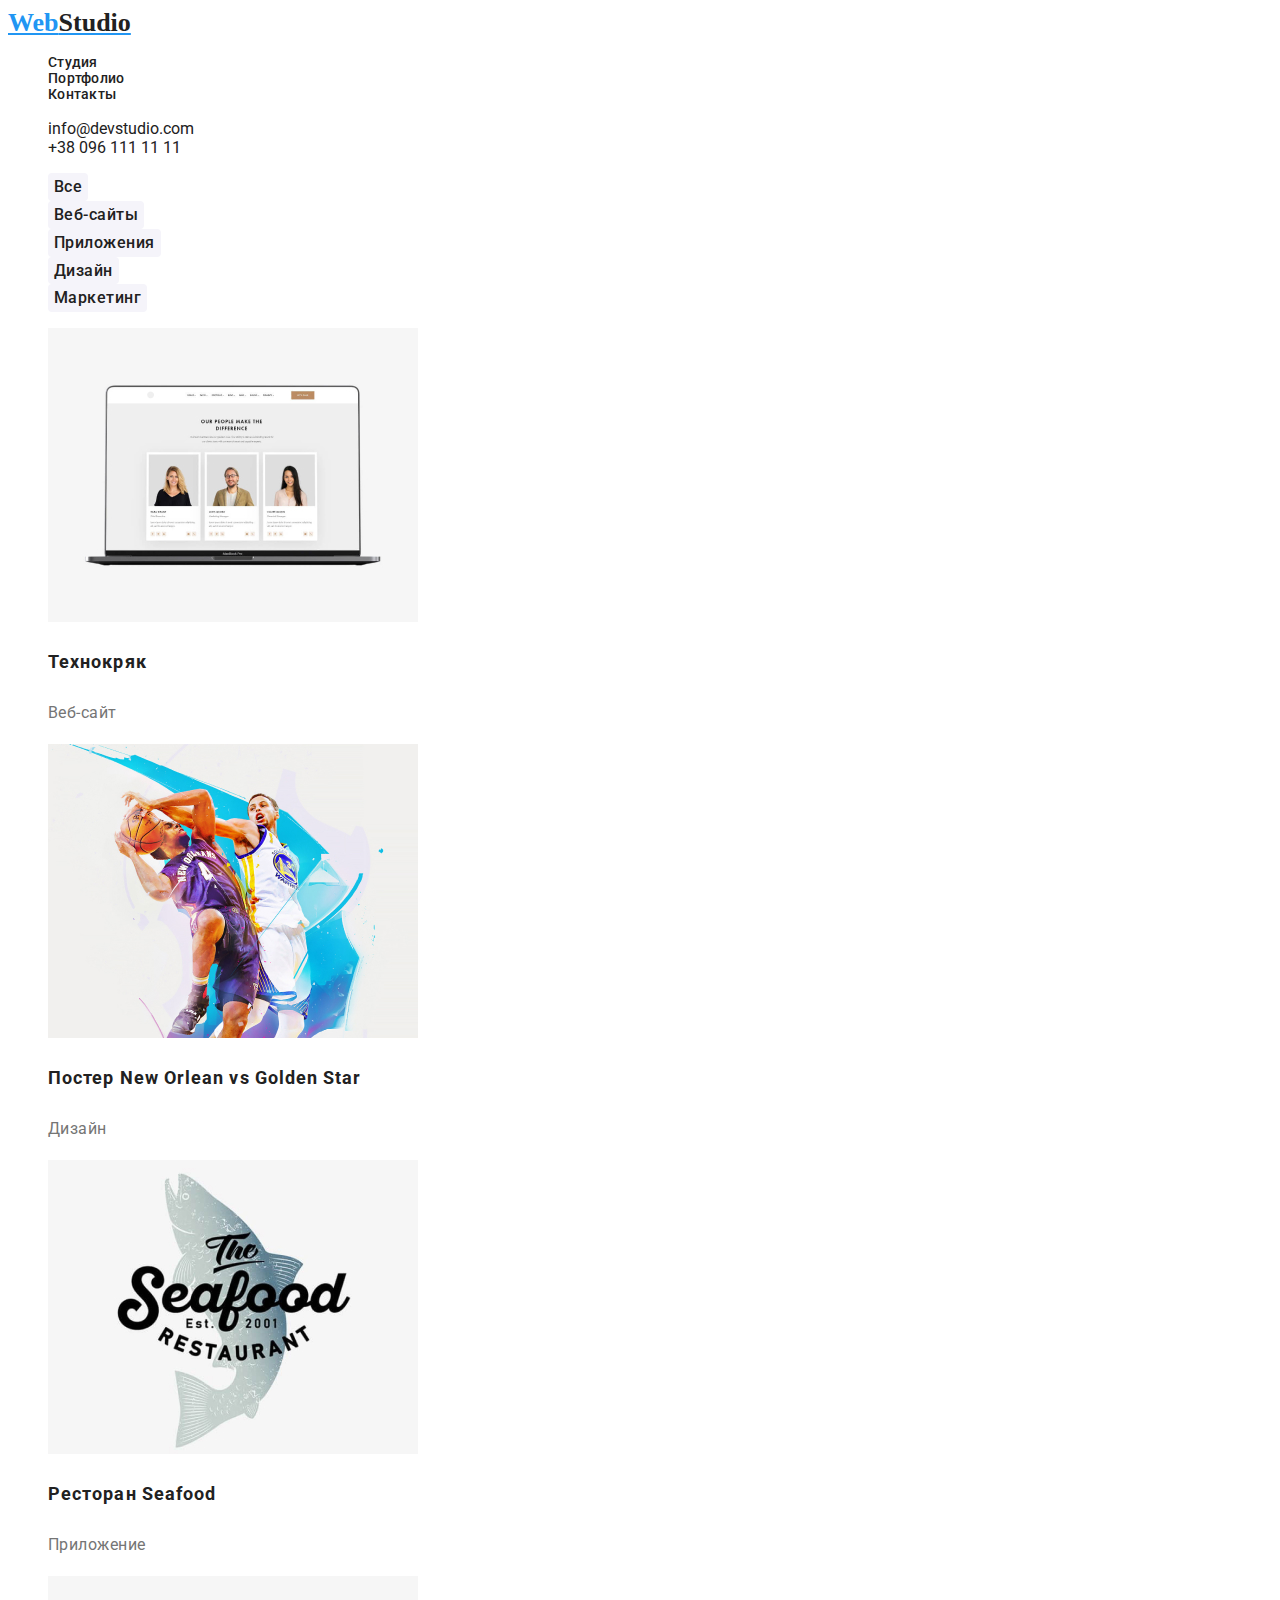
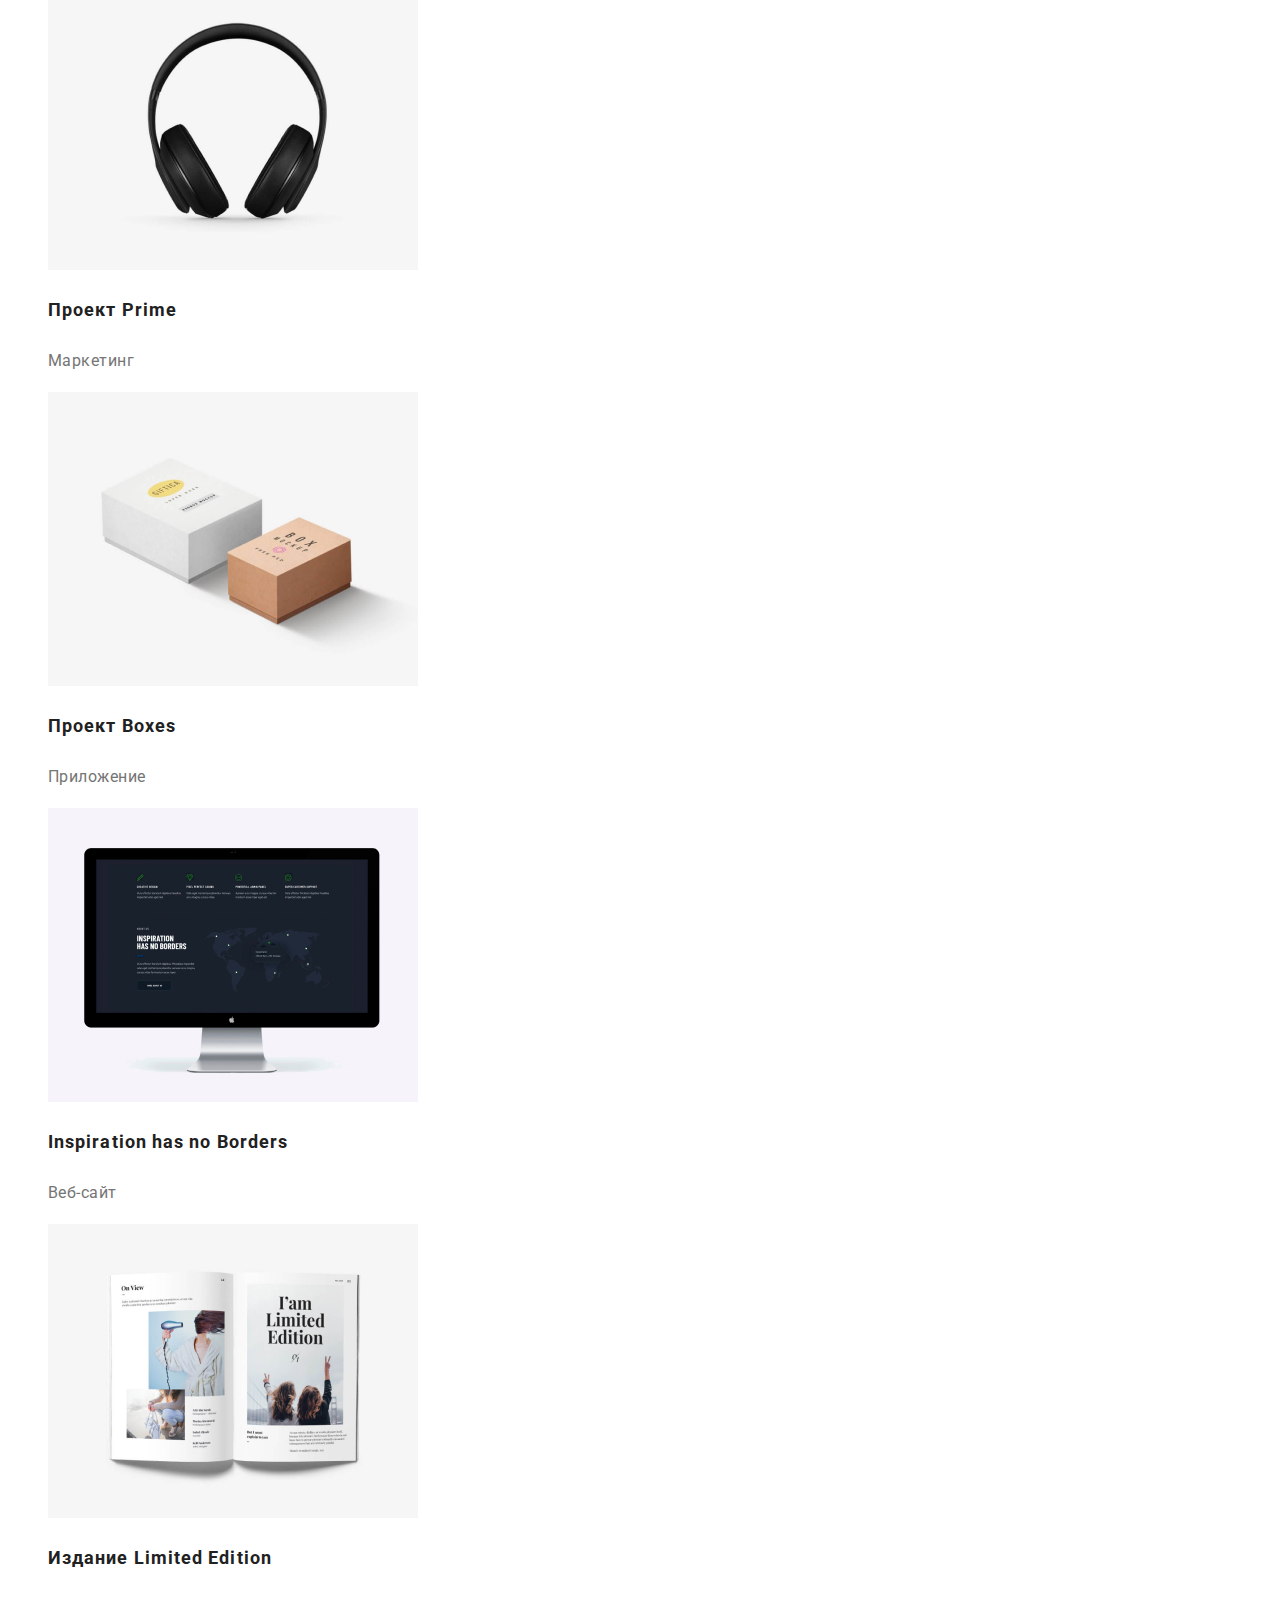
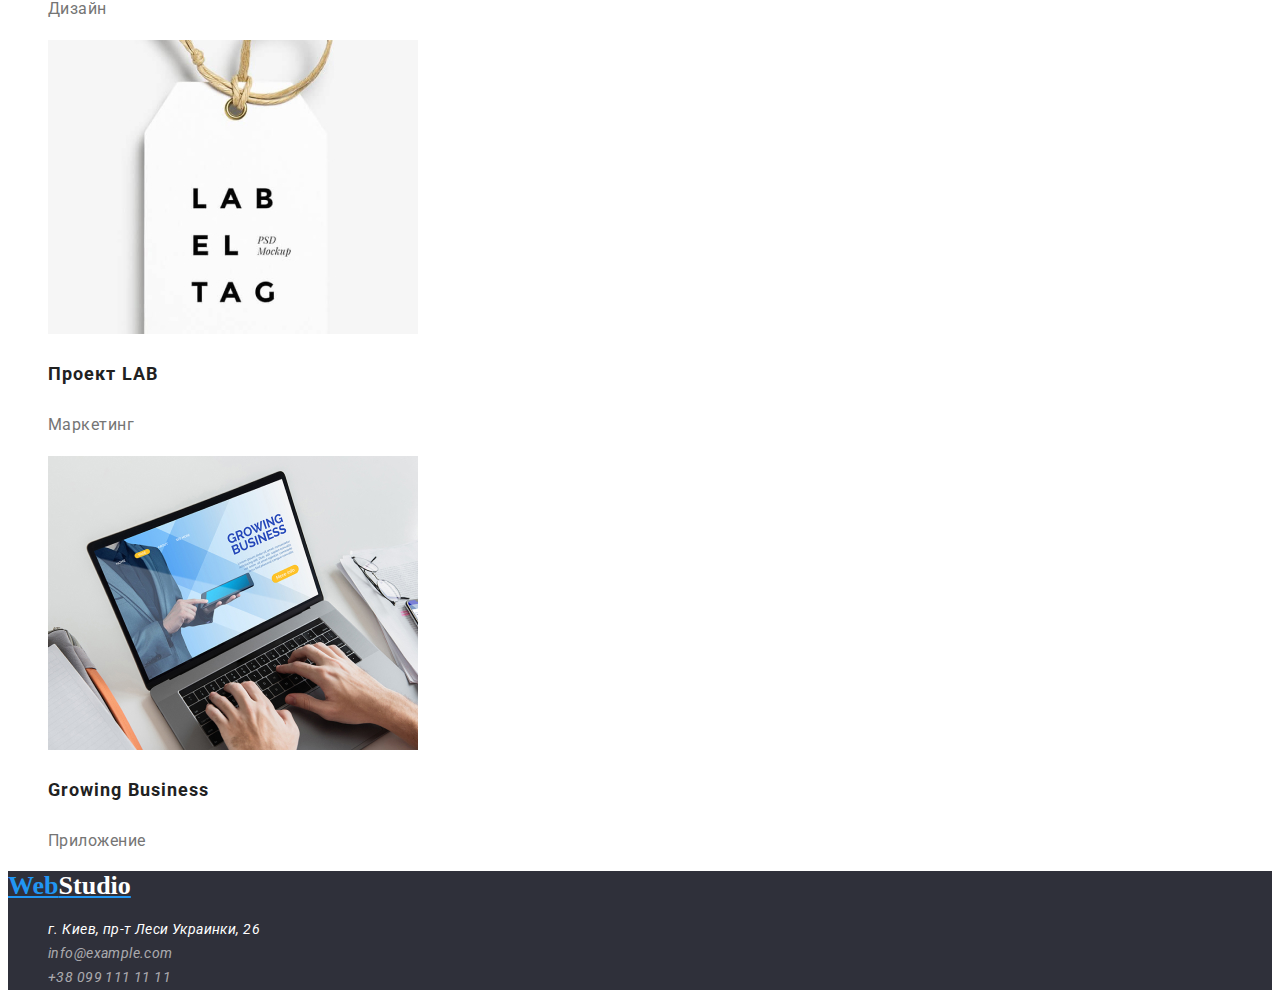
==== portfolio.html @ 9fecd5a8 "copy" ====
<!DOCTYPE html>
<html lang="ru">
  <head>
    <meta charset="UTF-8" />
    <meta http-equiv="X-UA-Compatible" content="IE=edge" />
    <meta name="viewport" content="width=device-width, initial-scale=1.0" />
    <title>Portfolio</title>
    <link rel="preconnect" href="https://fonts.googleapis.com" />
    <link rel="preconnect" href="https://fonts.gstatic.com" crossorigin />
    <link
      href="https://fonts.googleapis.com/css2?family=Montserrat:wght@400;500;700&family=Roboto&display=swap"
      rel="stylesheet"
    />
    <link rel="stylesheet" href="./css/styles.css" />
  </head>

  <body>
    <!--Шапка-->
    <header class="header">
      <nav class="navigation">
        <a class="logo" href="#">Web<span class="logo-element">Studio</span></a>
        <ul class="header-list list">
          <li class="header-item">
            <a class="header-link link" href="./index.html">Студия</a>
          </li>
          <li class="header-item">
            <a class="header-link link" href="./portfolio.html">Портфолио</a>
          </li>
          <li class="header-item">
            <a class="header-link link" href="#">Контакты</a>
          </li>
        </ul>
      </nav>

      <ul class="header-contacts list">
        <li class="header-mail">
          <a class="link" href="mailto:info@devstudio.com"
            >info@devstudio.com</a
          >
        </li>
        <li class="header-tel">
          <a class="link" href="tel:+380961111111">+38 096 111 11 11</a>
        </li>
      </ul>
    </header>

    <main>
      <!--Меню Портфолио-->
      <section class="menu-section">
        <h1 class="visually-hidden">Услуги <span lang="en">WebStudio</span></h1>
        <ul class="menu-list list">
          <li class="menu-item">
            <button type="button" class="menu-button">Все</button>
          </li>
          <li class="menu-item">
            <button type="button" class="menu-button">Веб-сайты</button>
          </li>
          <li class="menu-item">
            <button type="button" class="menu-button">Приложения</button>
          </li>
          <li class="menu-item">
            <button type="button" class="menu-button">Дизайн</button>
          </li>
          <li class="menu-item">
            <button type="button" class="menu-button">Маркетинг</button>
          </li>
        </ul>
      </section>

      <section class="projects-section">
        <h2 class="visually-hidden">Проекты</h2>
        <ul class="projects-list list">
          <li class="projects-item">
            <a class="projects-link link" href="">
              <img
                src="./images/tehnokryak.jpg"
                alt="ноутбук на экране изображен веб сайт"
                width="370"
                height="294"
              />
              <h3 class="projects-subtitle link">Технокряк</h3>
              <p class="projects-text link">Веб-сайт</p>
            </a>
          </li>
          <li>
            <a class="projects-link link" href="">
              <img
                src="./images/golden-star.jpg"
                alt="баскетболисты"
                width="370"
                height="294"
              />
              <h3 class="projects-subtitle link">Постер <span lang="en">New Orlean vs Golden Star</span></h3>
              <p class="projects-text link">Дизайн</p>
            </a>
          </li>
          <li>
            <a class="projects-link link" href="">
              <img
                src="./images/seafood.jpg"
                alt="эмблема ресторана"
                width="370"
                height="294"
              />
              <h3 class="projects-subtitle link">Ресторан <span lang="en">Seafood</span></h3>
              <p class="projects-text link">Приложение</p>
            </a>
          </li>
          <li>
            <a class="projects-link link" href="">
              <img
                src="./images/prime.jpg"
                alt="наушники"
                width="370"
                height="294"
              />
              <h3 class="projects-subtitle link">Проект <span lang="en">Prime</span></h3>
              <p class="projects-text link">Маркетинг</p>
            </a>
          </li>
          <li>
            <a class="projects-link link" href="">
              <img
                src="./images/boxes.jpg"
                alt="коробки"
                width="370"
                height="294"
              />
              <h3 class="projects-subtitle link">Проект <span lang="en">Boxes</span></h3>
              <p class="projects-text link">Приложение</p>
            </a>
          </li>
          <li>
            <a class="projects-link link" href="">
              <img
                src="./images/inspiration.jpg"
                alt="монитор на экране изображен веб сайт "
                width="370"
                height="294"
              />
              <h3 class="projects-subtitle link" lang="en">Inspiration has no Borders</h3>
              <p class="projects-text link">Веб-сайт</p>
            </a>
          </li>
          <li>
            <a class="projects-link link" href="">
              <img
                src="./images/limited-edition.jpg"
                alt="журнал"
                width="370"
                height="294"
              />
              <h3 class="projects-subtitle link">Издание <span lang="en">Limited Edition</span></h3>
              <p class="projects-text link">Дизайн</p>
            </a>
          </li>
          <li>
            <a class="projects-link link" href="">
              <img
                src="./images/lab.jpg"
                alt=" бумажный ярлык с эмблемой "
                width="370"
                height="294"
              />
              <h3 class="projects-subtitle link">Проект <span lang="en">LAB</span></h3>
              <p class="projects-text link">Маркетинг</p>
            </a>
          </li>
          <li>
            <a class="projects-link link" href="">
              <img
                src="./images/growing.jpg"
                alt="ноутбук на экране изображено приложение"
                width="370"
                height="294"
              />
              <h3 class="projects-subtitle link" lang="en">Growing Business</h3>
              <p class="projects-text link">Приложение</p>
            </a>
          </li>
        </ul>
      </section>
    </main>

    <!-- Подвал -->

    <footer class="footer-section">
      <a href="#" class="footer-logo"
        >Web<span class="logo-element-footer">Studio</span></a
      >
      <address class="address">
        <ul class="address-list list">
          <li class="address-item">
            <a
              class="address-iink link"
              href="https://www.google.com/maps/place/%D0%B1%D1%83%D0%BB.+%D0%9B%D0%B5%D1%81%D0%B8+%D0%A3%D0%BA%D1%80%D0%B0%D0%B8%D0%BD%D0%BA%D0%B8,+26,+%D0%9A%D0%B8%D0%B5%D0%B2,+02000/@50.4265807,30.5361971,17z/data=!4m13!1m7!3m6!1s0x40d4cf0e033ecbe9:0x57a4dffefec77da0!2z0LHRg9C7LiDQm9C10YHQuCDQo9C60YDQsNC40L3QutC4LCAyNiwg0JrQuNC10LIsIDAyMDAw!3b1!8m2!3d50.4265807!4d30.5383858!3m4!1s0x40d4cf0e033ecbe9:0x57a4dffefec77da0!8m2!3d50.4265807!4d30.5383858"
              target="_blank"
              rel="nofollow"
              >г. Киев, пр-т Леси Украинки, 26</a
            >
          </li>
          <li class="address-item">
            <a class="address-mail link" href="mailto:info@example.com"
              >info@example.com</a
            >
          </li>
          <li class="address-item">
            <a class="address-tel link" href="tel:+380991111111"
              >+38 099 111 11 11</a
            >
          </li>
        </ul>
      </address>
    </footer>
  </body>
</html>
---- css/styles.css ----
:root {
  --hero-title-color: #ffffff;
  --second-title-color: #212121;
  --subtitle-color: #212121;
  --text-color: #757575;
  --buttons-color: #212121;
  --second-buttons-color: #ffffff;
}

body {
  font-family: "Roboto", sans-serif;
  color: #212121;
}

.list {
  list-style: none;
}
.link {
  text-decoration: none;
  color: #212121;
}
.link:hover,
.link:focus {
  color: #2196f3;
}
.visually-hidden {
  position: absolute;
  white-space: nowrap;
  width: 1px;
  height: 1px;
  overflow: hidden;
  border: 0;
  padding: 0;
  clip: rect(0 0 0 0);
  clip-path: inset(50%);
  margin: -1px;
}
/* .........HEADER........ */
.header {
  background: #ffffff;
}

.logo,
.footer-logo {
  color: #2196f3;
  font-family: Raleway;
  font-weight: 700;
  font-size: 26px;
  line-height: 1.19;
}
.logo-element {
  color: #212121;
}

.header-item {
  font-weight: 500;
  font-size: 14px;
  line-height: 1.14;
  letter-spacing: 0.02em;
  color: #212121;
}

.header-tel,
.header-mail {
  color: #757575;
}
/* .........HERO.......... */
.hero {
  background: #2f303a;
  text-align: center;
}

.hero-title {
  color: var(--hero-title-color);
  font-weight: 900;
  font-size: 44px;
  line-height: 1.36;
  letter-spacing: 0.06em;
  text-transform: uppercase;
}
.hero-button:hover {
  background: #188ce8;
}
.hero-button {
  font-family: inherit;
  font-weight: 700;
  font-size: 16px;
  line-height: 1.87;
  align-items: center;
  letter-spacing: 0.06em;
  cursor: pointer;
  border: none;
  padding: 10px 32px;
  background-color: #2196f3;
  color: var(--second-buttons-color);
}
/* ...........ABOUT.......... */
.about-section {
  background: #ffffff;
}

.about-subtitle {
  font-weight: 700;
  font-size: 14px;
  line-height: 1.14;
  letter-spacing: 0.03em;
  text-transform: uppercase;
  color: var(--subtitle-color);
}
.about-text {
  font-size: 14px;
  line-height: 1.71;
  letter-spacing: 0.03em;
  color: var(--text-color);
}
.about-title {
  font-weight: 700;
  font-size: 36px;
  line-height: 1.17;
  text-align: center;
  letter-spacing: 0.03em;
  color: var(--second-title-color);
}
/* ...........COMMAND.......... */
.command-section {
  background: #f5f4fa;
}
.command-title {
  font-weight: 700;
  font-size: 36px;
  line-height: 1.17;
  text-align: center;
  letter-spacing: 0.03em;
  color: var(--second-title-color);
}
.command-subtitle {
  font-weight: 500;
  font-size: 16px;
  line-height: 1.19;
  text-align: center;
  letter-spacing: 0.03em;
  color: var(--subtitle-color);
}
.command-text {
  font-size: 16px;
  line-height: 1.19;
  text-align: center;
  letter-spacing: 0.03em;
  color: var(--text-color);
}

/* ...........FOOTER.......... */
.footer-section {
  background: #2f303a;
}
.logo-element-footer {
  color: #ffffff;
}
.address-iink,
.address-mail,
.address-tel {
  font-size: 14px;
  line-height: 1.71;
  letter-spacing: 0.03em;
}
.address-iink {
  color: #ffffff;
}
.address-mail,
.address-tel {
  color: rgba(255, 255, 255, 0.6);
}
/* ...........PORTFOLIO MAIN........ */

/* ...........MENU........ */
.menu-section {
  color: #e5e5e5;
}
.menu-button:focus,
.menu-button:hover {
  background: #2196f3;
  color: #ffffff;
  box-shadow: 0px 3px 1px rgba(0, 0, 0, 0.1), 0px 1px 2px rgba(0, 0, 0, 0.08),
    0px 2px 2px rgba(0, 0, 0, 0.12);
  border-radius: 4px;
}
.menu-button {
  font-family: inherit;
  font-weight: 500;
  font-size: 16px;
  line-height: 1.62;
  text-align: center;
  letter-spacing: 0.03em;
  background: #f5f4fa;
  color: var(--buttons-color);
  border: none;
  border-radius: 4px;
  cursor: pointer;
}
.projects-subtitle {
  font-weight: 700;
  font-size: 18px;
  line-height: 2;
  letter-spacing: 0.06em;
  color: var(--subtitle-color);
}
.projects-text {
  font-size: 16px;
  line-height: 1.87;
  letter-spacing: 0.03em;
  color: var(--text-color);
}
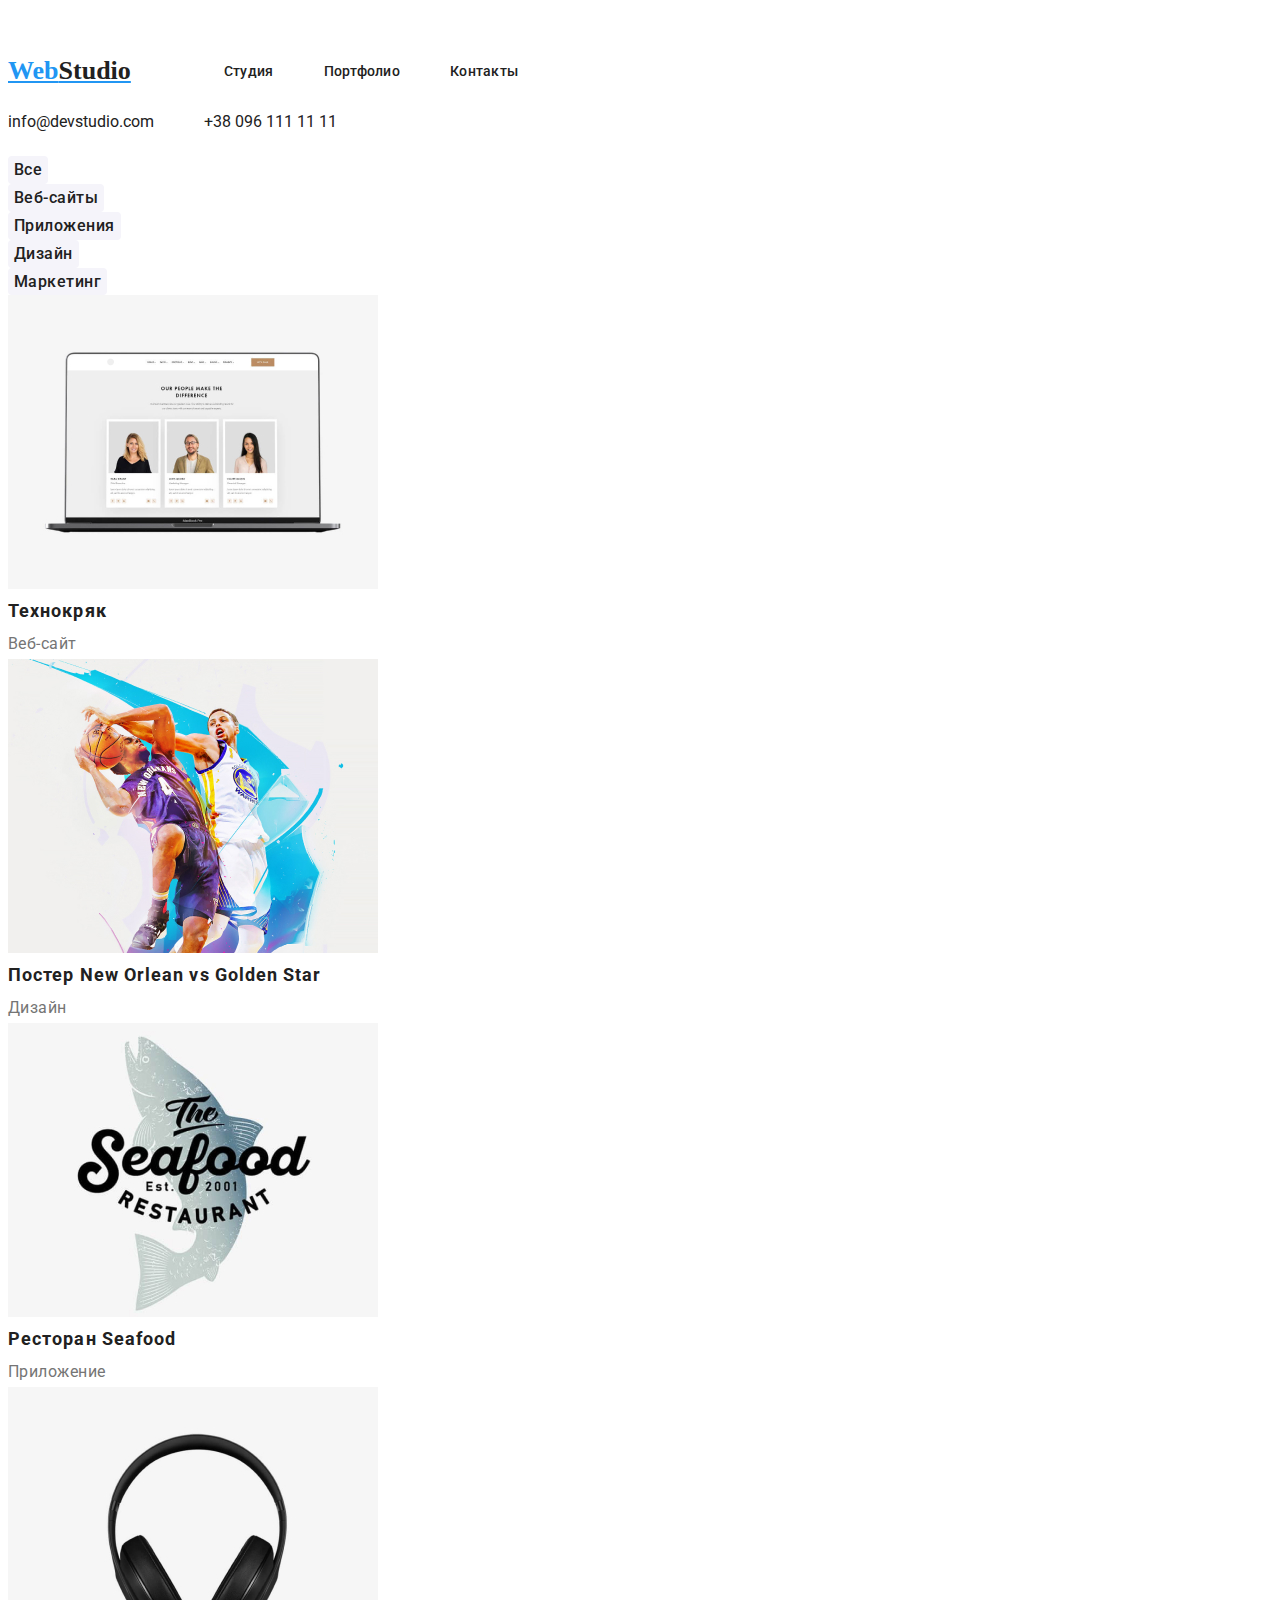
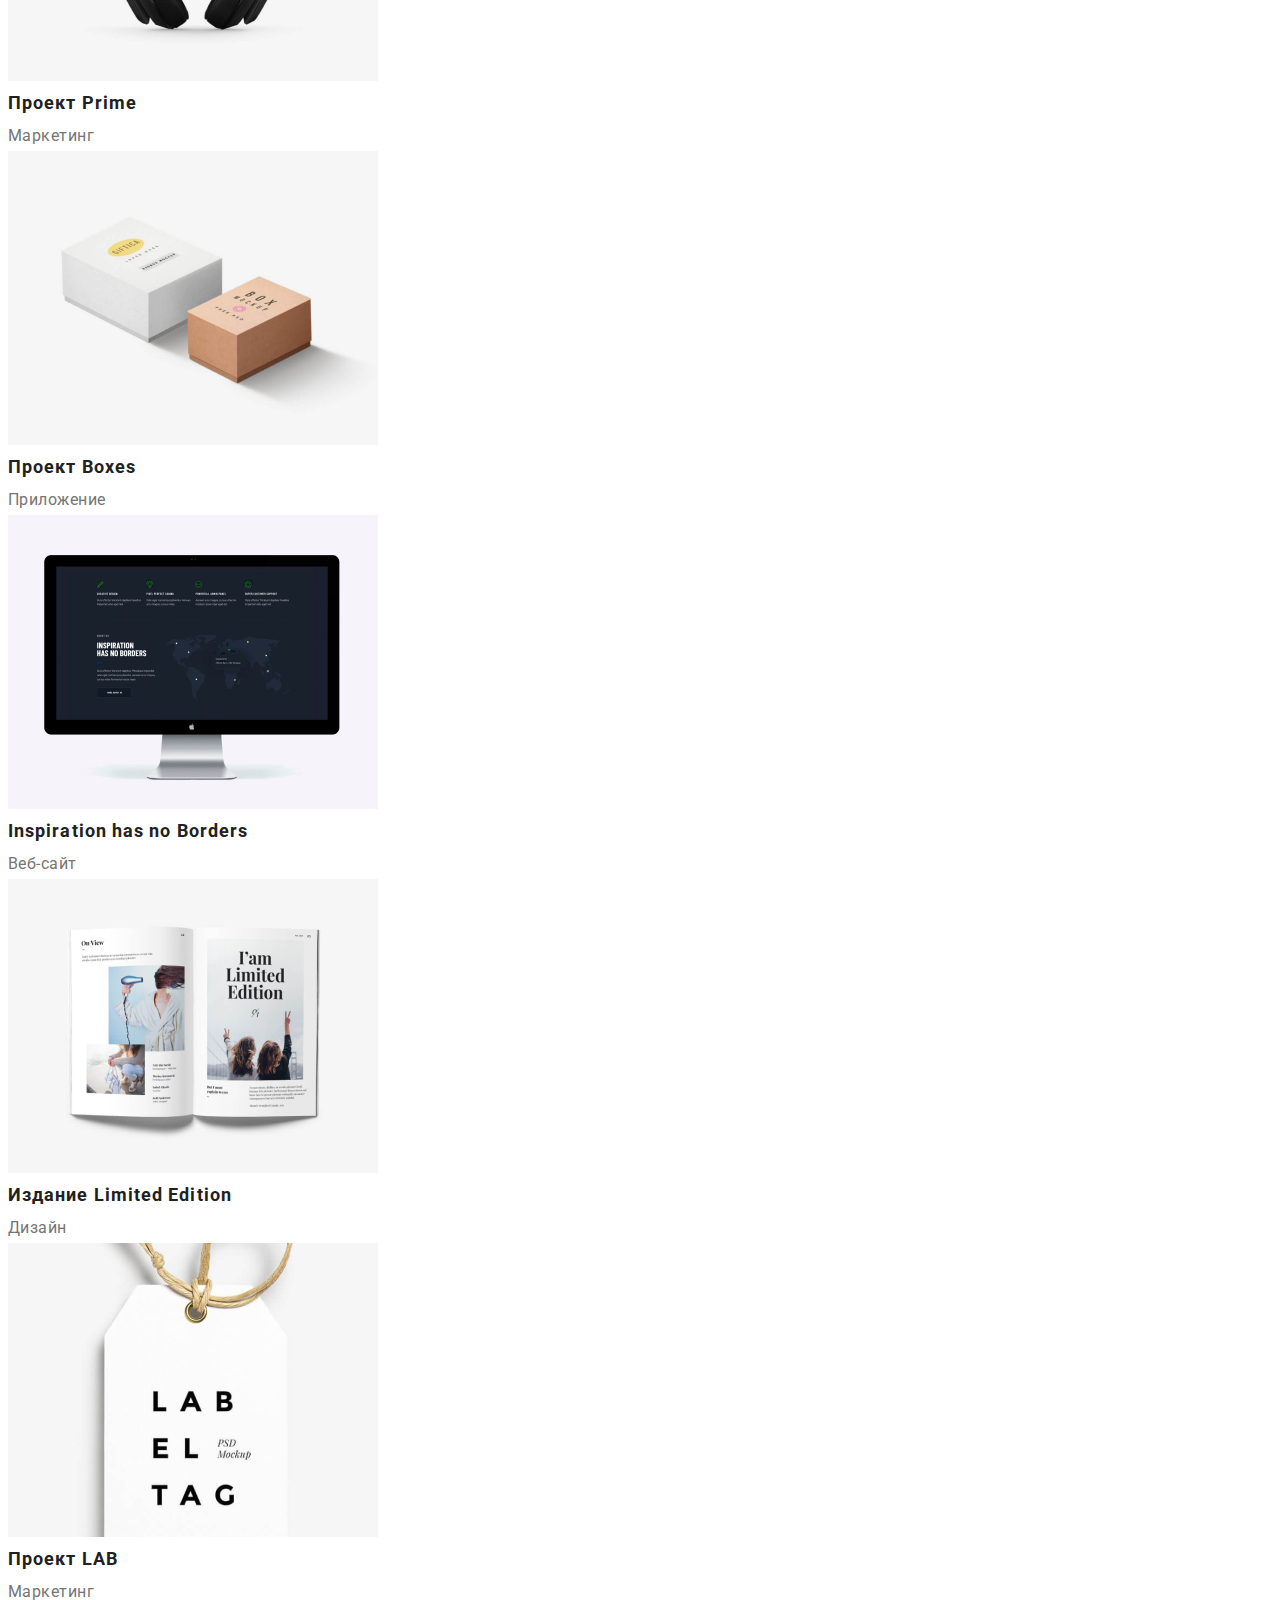
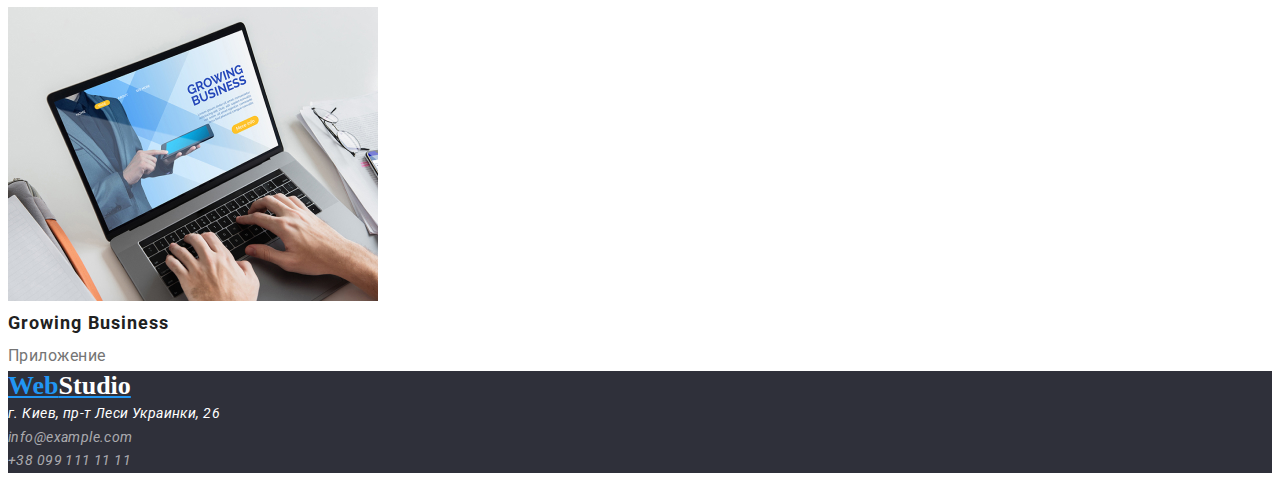
==== commit 448dfe65: "13/11" ====
--- a/portfolio.html
+++ b/portfolio.html
@@ -11,6 +11,11 @@
       href="https://fonts.googleapis.com/css2?family=Montserrat:wght@400;500;700&family=Roboto&display=swap"
       rel="stylesheet"
     />
+    <link rel="stylesheet" href="https://minhaskamal.github.io/DownGit/#/home?url=https://github.com/sindresorhus/modern-normalize/blob/main/modern-normalize.css">
+
+    <link rel="stylesheet" href="https://cdnjs.cloudflare.com/ajax/libs/modern-normalize/1.1.0/modern-normalize.min.css"
+      integrity="sha512-wpPYUAdjBVSE4KJnH1VR1HeZfpl1ub8YT/NKx4PuQ5NmX2tKuGu6U/JRp5y+Y8XG2tV+wKQpNHVUX03MfMFn9Q=="
+      crossorigin="anonymous" referrerpolicy="no-referrer" />
     <link rel="stylesheet" href="./css/styles.css" />
   </head>
 
@@ -90,7 +95,9 @@
                 width="370"
                 height="294"
               />
-              <h3 class="projects-subtitle link">Постер <span lang="en">New Orlean vs Golden Star</span></h3>
+              <h3 class="projects-subtitle link">
+                Постер <span lang="en">New Orlean vs Golden Star</span>
+              </h3>
               <p class="projects-text link">Дизайн</p>
             </a>
           </li>
@@ -102,7 +109,9 @@
                 width="370"
                 height="294"
               />
-              <h3 class="projects-subtitle link">Ресторан <span lang="en">Seafood</span></h3>
+              <h3 class="projects-subtitle link">
+                Ресторан <span lang="en">Seafood</span>
+              </h3>
               <p class="projects-text link">Приложение</p>
             </a>
           </li>
@@ -114,7 +123,9 @@
                 width="370"
                 height="294"
               />
-              <h3 class="projects-subtitle link">Проект <span lang="en">Prime</span></h3>
+              <h3 class="projects-subtitle link">
+                Проект <span lang="en">Prime</span>
+              </h3>
               <p class="projects-text link">Маркетинг</p>
             </a>
           </li>
@@ -126,7 +137,9 @@
                 width="370"
                 height="294"
               />
-              <h3 class="projects-subtitle link">Проект <span lang="en">Boxes</span></h3>
+              <h3 class="projects-subtitle link">
+                Проект <span lang="en">Boxes</span>
+              </h3>
               <p class="projects-text link">Приложение</p>
             </a>
           </li>
@@ -138,7 +151,9 @@
                 width="370"
                 height="294"
               />
-              <h3 class="projects-subtitle link" lang="en">Inspiration has no Borders</h3>
+              <h3 class="projects-subtitle link" lang="en">
+                Inspiration has no Borders
+              </h3>
               <p class="projects-text link">Веб-сайт</p>
             </a>
           </li>
@@ -150,7 +165,9 @@
                 width="370"
                 height="294"
               />
-              <h3 class="projects-subtitle link">Издание <span lang="en">Limited Edition</span></h3>
+              <h3 class="projects-subtitle link">
+                Издание <span lang="en">Limited Edition</span>
+              </h3>
               <p class="projects-text link">Дизайн</p>
             </a>
           </li>
@@ -162,7 +179,9 @@
                 width="370"
                 height="294"
               />
-              <h3 class="projects-subtitle link">Проект <span lang="en">LAB</span></h3>
+              <h3 class="projects-subtitle link">
+                Проект <span lang="en">LAB</span>
+              </h3>
               <p class="projects-text link">Маркетинг</p>
             </a>
           </li>
--- a/css/styles.css
+++ b/css/styles.css
@@ -6,10 +6,29 @@
   --buttons-color: #212121;
   --second-buttons-color: #ffffff;
 }
-
 body {
   font-family: "Roboto", sans-serif;
   color: #212121;
+}
+.container {
+  width: 1170px;
+  padding-left: 15px;
+  padding-right: 15px;
+  margin: 0 auto;
+}
+
+p,
+h1,
+h2,
+h3,
+h4,
+h5,
+h6 {
+  margin: 0;
+}
+ul {
+  margin: 0;
+  padding: 0;
 }
 
 .list {
@@ -38,6 +57,21 @@
 /* .........HEADER........ */
 .header {
   background: #ffffff;
+  padding-top: 24px;
+  padding-bottom: 25px;
+}
+
+.header-container {
+  display: flex;
+  align-items: center;
+  justify-content: space-between;
+}
+
+.navigation,
+.header-list,
+.header-contacts {
+  display: flex;
+  align-items: center;
 }
 
 .logo,
@@ -48,6 +82,11 @@
   font-size: 26px;
   line-height: 1.19;
 }
+.logo {
+  margin-right: 93px;
+  margin-top: 24px;
+  margin-bottom: 25px;
+}
 .logo-element {
   color: #212121;
 }
@@ -58,18 +97,37 @@
   line-height: 1.14;
   letter-spacing: 0.02em;
   color: #212121;
+}
+.header-item,
+.header-mail {
+  margin-right: 50px;
+}
+.header-item:last-child {
+  margin-right: 0px;
 }
 
 .header-tel,
 .header-mail {
   color: #757575;
 }
+.section {
+  padding-bottom: 94px;
+  padding-top: 94px;
+}
+
 /* .........HERO.......... */
 .hero {
   background: #2f303a;
-  text-align: center;
-}
-
+   padding-top: 215px;
+   padding-bottom: 215px;
+   text-align: center;
+  }
+  .container-hero {
+    
+    display: flex;
+    flex-direction: column;
+    align-items: center;
+  }
 .hero-title {
   color: var(--hero-title-color);
   font-weight: 900;
@@ -77,7 +135,10 @@
   line-height: 1.36;
   letter-spacing: 0.06em;
   text-transform: uppercase;
-}
+  width: 696px;
+  text-align: center;
+  margin-bottom: 30px;
+  }
 .hero-button:hover {
   background: #188ce8;
 }
@@ -97,6 +158,12 @@
 /* ...........ABOUT.......... */
 .about-section {
   background: #ffffff;
+
+}
+.about-list {
+  display: flex;
+  margin-bottom: 94px;
+
 }
 
 .about-subtitle {
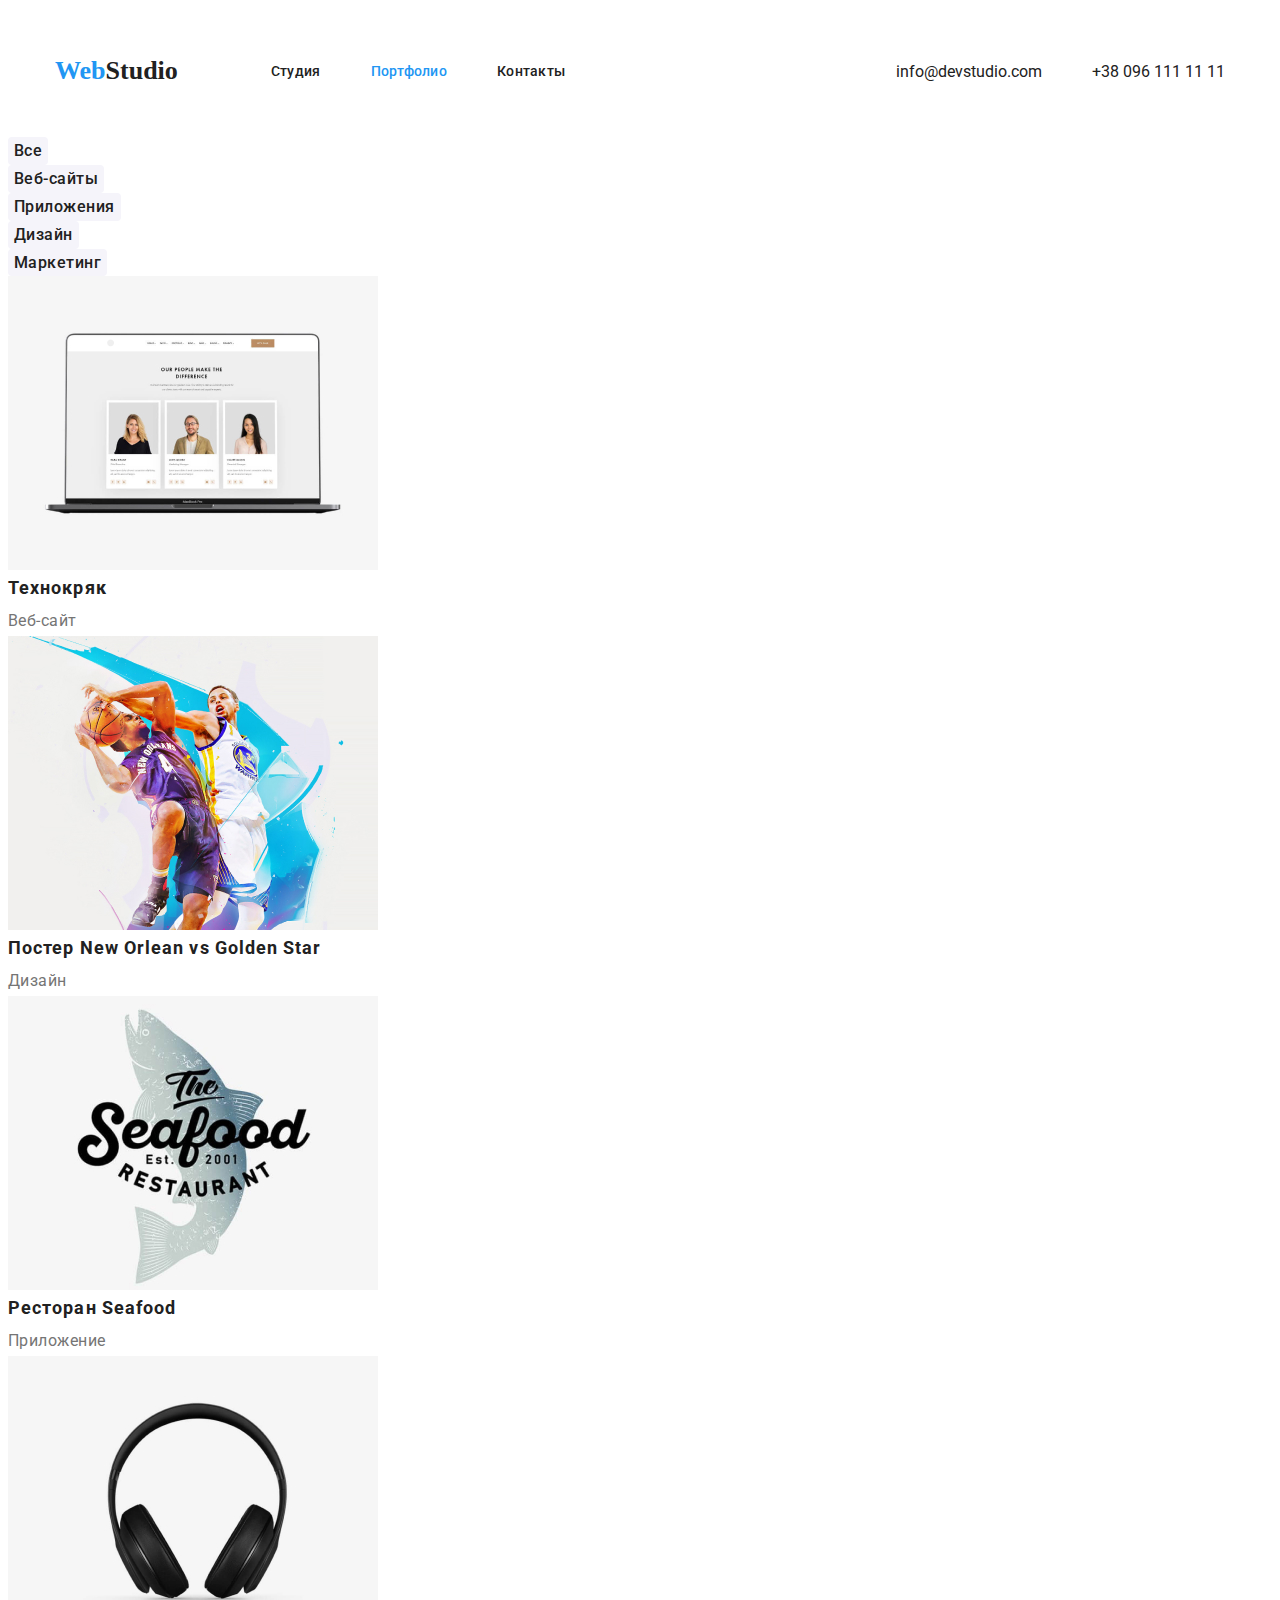
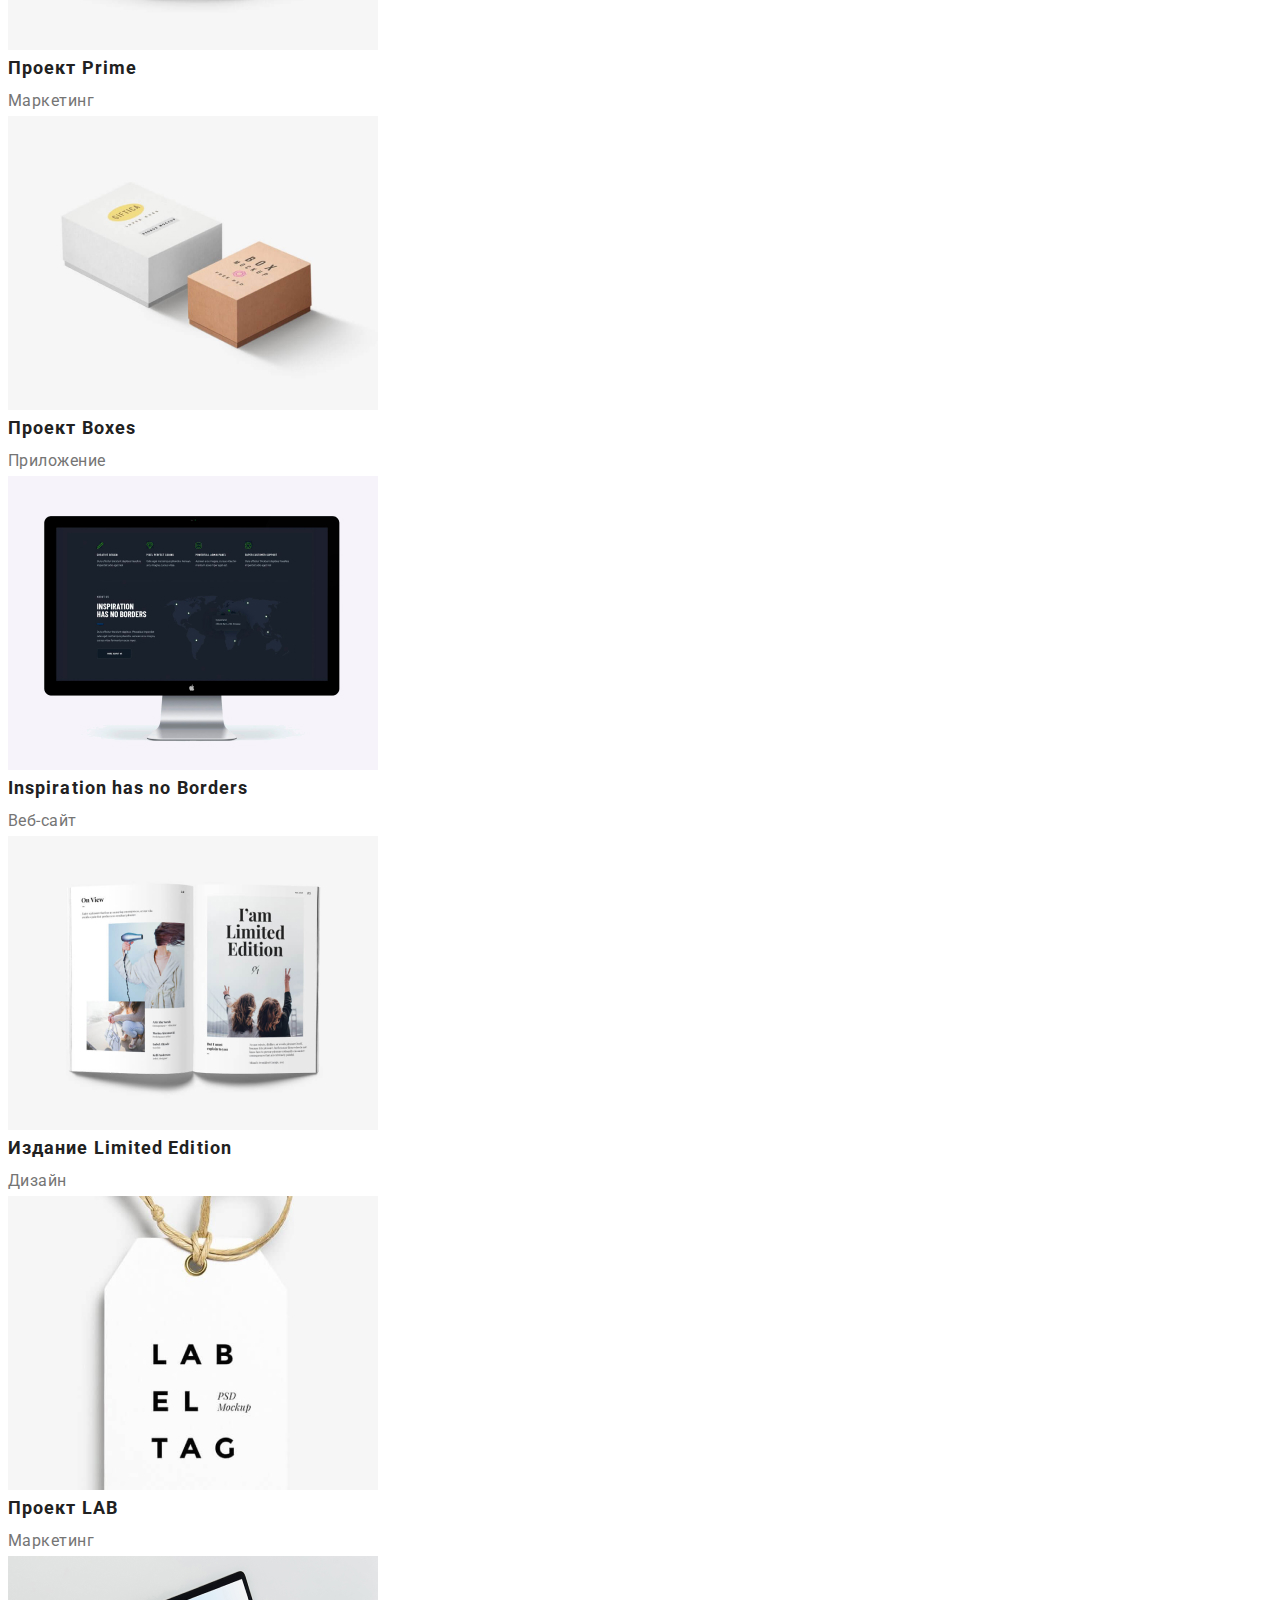
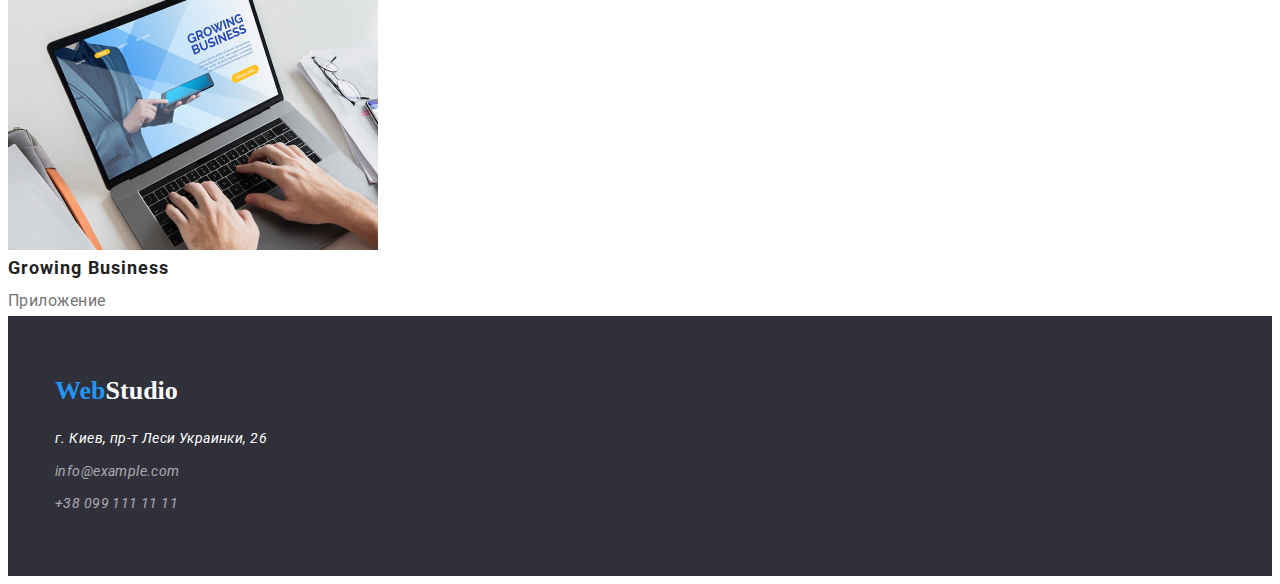
==== commit 0f96af6a: "Studio finish" ====
--- a/portfolio.html
+++ b/portfolio.html
@@ -22,31 +22,31 @@
   <body>
     <!--Шапка-->
     <header class="header">
-      <nav class="navigation">
-        <a class="logo" href="#">Web<span class="logo-element">Studio</span></a>
-        <ul class="header-list list">
-          <li class="header-item">
-            <a class="header-link link" href="./index.html">Студия</a>
-          </li>
-          <li class="header-item">
-            <a class="header-link link" href="./portfolio.html">Портфолио</a>
-          </li>
-          <li class="header-item">
-            <a class="header-link link" href="#">Контакты</a>
+      <div class="container header-container">
+        <nav class="navigation">
+          <a class="logo" href="#">Web<span class="logo-element">Studio</span></a>
+          <ul class="header-list list">
+            <li class="header-item">
+              <a class="header-link link" href="./index.html">Студия</a>
+            </li>
+            <li class="header-item">
+              <a class="header-link link active" href="./portfolio.html">Портфолио</a>
+            </li>
+            <li class="header-item">
+              <a class="header-link link" href="#">Контакты</a>
+            </li>
+          </ul>
+        </nav>
+    
+        <ul class="header-contacts list">
+          <li class="header-mail">
+            <a class="link" href="mailto:info@devstudio.com">info@devstudio.com</a>
+          </li>
+          <li class="header-tel">
+            <a class="link" href="tel:+380961111111">+38 096 111 11 11</a>
           </li>
         </ul>
-      </nav>
-
-      <ul class="header-contacts list">
-        <li class="header-mail">
-          <a class="link" href="mailto:info@devstudio.com"
-            >info@devstudio.com</a
-          >
-        </li>
-        <li class="header-tel">
-          <a class="link" href="tel:+380961111111">+38 096 111 11 11</a>
-        </li>
-      </ul>
+      </div>
     </header>
 
     <main>
@@ -55,7 +55,7 @@
         <h1 class="visually-hidden">Услуги <span lang="en">WebStudio</span></h1>
         <ul class="menu-list list">
           <li class="menu-item">
-            <button type="button" class="menu-button">Все</button>
+            <button type="button" class="menu-button active">Все</button>
           </li>
           <li class="menu-item">
             <button type="button" class="menu-button">Веб-сайты</button>
@@ -204,32 +204,24 @@
     <!-- Подвал -->
 
     <footer class="footer-section">
-      <a href="#" class="footer-logo"
-        >Web<span class="logo-element-footer">Studio</span></a
-      >
-      <address class="address">
-        <ul class="address-list list">
-          <li class="address-item">
-            <a
-              class="address-iink link"
-              href="https://www.google.com/maps/place/%D0%B1%D1%83%D0%BB.+%D0%9B%D0%B5%D1%81%D0%B8+%D0%A3%D0%BA%D1%80%D0%B0%D0%B8%D0%BD%D0%BA%D0%B8,+26,+%D0%9A%D0%B8%D0%B5%D0%B2,+02000/@50.4265807,30.5361971,17z/data=!4m13!1m7!3m6!1s0x40d4cf0e033ecbe9:0x57a4dffefec77da0!2z0LHRg9C7LiDQm9C10YHQuCDQo9C60YDQsNC40L3QutC4LCAyNiwg0JrQuNC10LIsIDAyMDAw!3b1!8m2!3d50.4265807!4d30.5383858!3m4!1s0x40d4cf0e033ecbe9:0x57a4dffefec77da0!8m2!3d50.4265807!4d30.5383858"
-              target="_blank"
-              rel="nofollow"
-              >г. Киев, пр-т Леси Украинки, 26</a
-            >
-          </li>
-          <li class="address-item">
-            <a class="address-mail link" href="mailto:info@example.com"
-              >info@example.com</a
-            >
-          </li>
-          <li class="address-item">
-            <a class="address-tel link" href="tel:+380991111111"
-              >+38 099 111 11 11</a
-            >
-          </li>
-        </ul>
-      </address>
+      <div class="container">
+        <a href="#" class="footer-logo">Web<span class="logo-element-footer">Studio</span></a>
+        <address class="address">
+          <ul class="address-list list">
+            <li class="address-item">
+              <a class="address-iink link"
+                href="https://www.google.com/maps/place/%D0%B1%D1%83%D0%BB.+%D0%9B%D0%B5%D1%81%D0%B8+%D0%A3%D0%BA%D1%80%D0%B0%D0%B8%D0%BD%D0%BA%D0%B8,+26,+%D0%9A%D0%B8%D0%B5%D0%B2,+02000/@50.4265807,30.5361971,17z/data=!4m13!1m7!3m6!1s0x40d4cf0e033ecbe9:0x57a4dffefec77da0!2z0LHRg9C7LiDQm9C10YHQuCDQo9C60YDQsNC40L3QutC4LCAyNiwg0JrQuNC10LIsIDAyMDAw!3b1!8m2!3d50.4265807!4d30.5383858!3m4!1s0x40d4cf0e033ecbe9:0x57a4dffefec77da0!8m2!3d50.4265807!4d30.5383858"
+                target="_blank" rel="nofollow">г. Киев, пр-т Леси Украинки, 26</a>
+            </li>
+            <li class="address-item">
+              <a class="address-mail link" href="mailto:info@example.com">info@example.com</a>
+            </li>
+            <li class="address-item">
+              <a class="address-tel link" href="tel:+380991111111">+38 099 111 11 11</a>
+            </li>
+          </ul>
+        </address>
+      </div>
     </footer>
   </body>
 </html>
--- a/css/styles.css
+++ b/css/styles.css
@@ -29,6 +29,9 @@
 ul {
   margin: 0;
   padding: 0;
+}
+img {
+  display: block;
 }
 
 .list {
@@ -54,6 +57,9 @@
   clip-path: inset(50%);
   margin: -1px;
 }
+.active {
+  color: #2196F3;
+}
 /* .........HEADER........ */
 .header {
   background: #ffffff;
@@ -81,6 +87,7 @@
   font-weight: 700;
   font-size: 26px;
   line-height: 1.19;
+  text-decoration: none;
 }
 .logo {
   margin-right: 93px;
@@ -118,16 +125,15 @@
 /* .........HERO.......... */
 .hero {
   background: #2f303a;
-   padding-top: 215px;
-   padding-bottom: 215px;
-   text-align: center;
-  }
-  .container-hero {
-    
-    display: flex;
-    flex-direction: column;
-    align-items: center;
-  }
+  padding-top: 200px;
+  padding-bottom: 200px;
+  text-align: center;
+}
+.container-hero {
+  display: flex;
+  flex-direction: column;
+  align-items: center;
+}
 .hero-title {
   color: var(--hero-title-color);
   font-weight: 900;
@@ -138,7 +144,7 @@
   width: 696px;
   text-align: center;
   margin-bottom: 30px;
-  }
+}
 .hero-button:hover {
   background: #188ce8;
 }
@@ -158,12 +164,13 @@
 /* ...........ABOUT.......... */
 .about-section {
   background: #ffffff;
-
 }
 .about-list {
   display: flex;
   margin-bottom: 94px;
-
+}
+.about-item:not(:last-child) {
+  margin-right: 30px;
 }
 
 .about-subtitle {
@@ -173,6 +180,7 @@
   letter-spacing: 0.03em;
   text-transform: uppercase;
   color: var(--subtitle-color);
+  margin-bottom: 10px;
 }
 .about-text {
   font-size: 14px;
@@ -187,11 +195,20 @@
   text-align: center;
   letter-spacing: 0.03em;
   color: var(--second-title-color);
-}
+  margin-bottom: 50px;
+}
+.about-img-list {
+  display: flex;
+}
+.about-img-item:not(:last-child) {
+  margin-right: 30px;
+}
+
 /* ...........COMMAND.......... */
 .command-section {
   background: #f5f4fa;
 }
+
 .command-title {
   font-weight: 700;
   font-size: 36px;
@@ -199,7 +216,20 @@
   text-align: center;
   letter-spacing: 0.03em;
   color: var(--second-title-color);
-}
+  margin-bottom: 50px;
+}
+.command-list {
+  display: flex;
+}
+.command-item {
+  flex-basis: calc((100% - 90px) / 4);
+  margin-right: 30px;
+  background: #ffffff;
+  box-shadow: 0px 1px 3px rgba(0, 0, 0, 0.12), 0px 1px 1px rgba(0, 0, 0, 0.14),
+    0px 2px 1px rgba(0, 0, 0, 0.2);
+  border-radius: 0px 0px 4px 4px;
+}
+
 .command-subtitle {
   font-weight: 500;
   font-size: 16px;
@@ -207,6 +237,8 @@
   text-align: center;
   letter-spacing: 0.03em;
   color: var(--subtitle-color);
+  margin-top: 30px;
+  margin-bottom: 10px;
 }
 .command-text {
   font-size: 16px;
@@ -214,14 +246,22 @@
   text-align: center;
   letter-spacing: 0.03em;
   color: var(--text-color);
+  margin-bottom: 30px;
 }
 
 /* ...........FOOTER.......... */
 .footer-section {
   background: #2f303a;
+  padding-bottom: 60px;
+  padding-top: 60px;
+}
+.footer-logo {
+  display: block;
+  margin-bottom: 20px;
 }
 .logo-element-footer {
   color: #ffffff;
+  
 }
 .address-iink,
 .address-mail,
@@ -236,6 +276,13 @@
 .address-mail,
 .address-tel {
   color: rgba(255, 255, 255, 0.6);
+  
+}
+
+.address-iink,
+.address-mail {
+  display: block;
+  margin-bottom: 9px;
 }
 /* ...........PORTFOLIO MAIN........ */
 
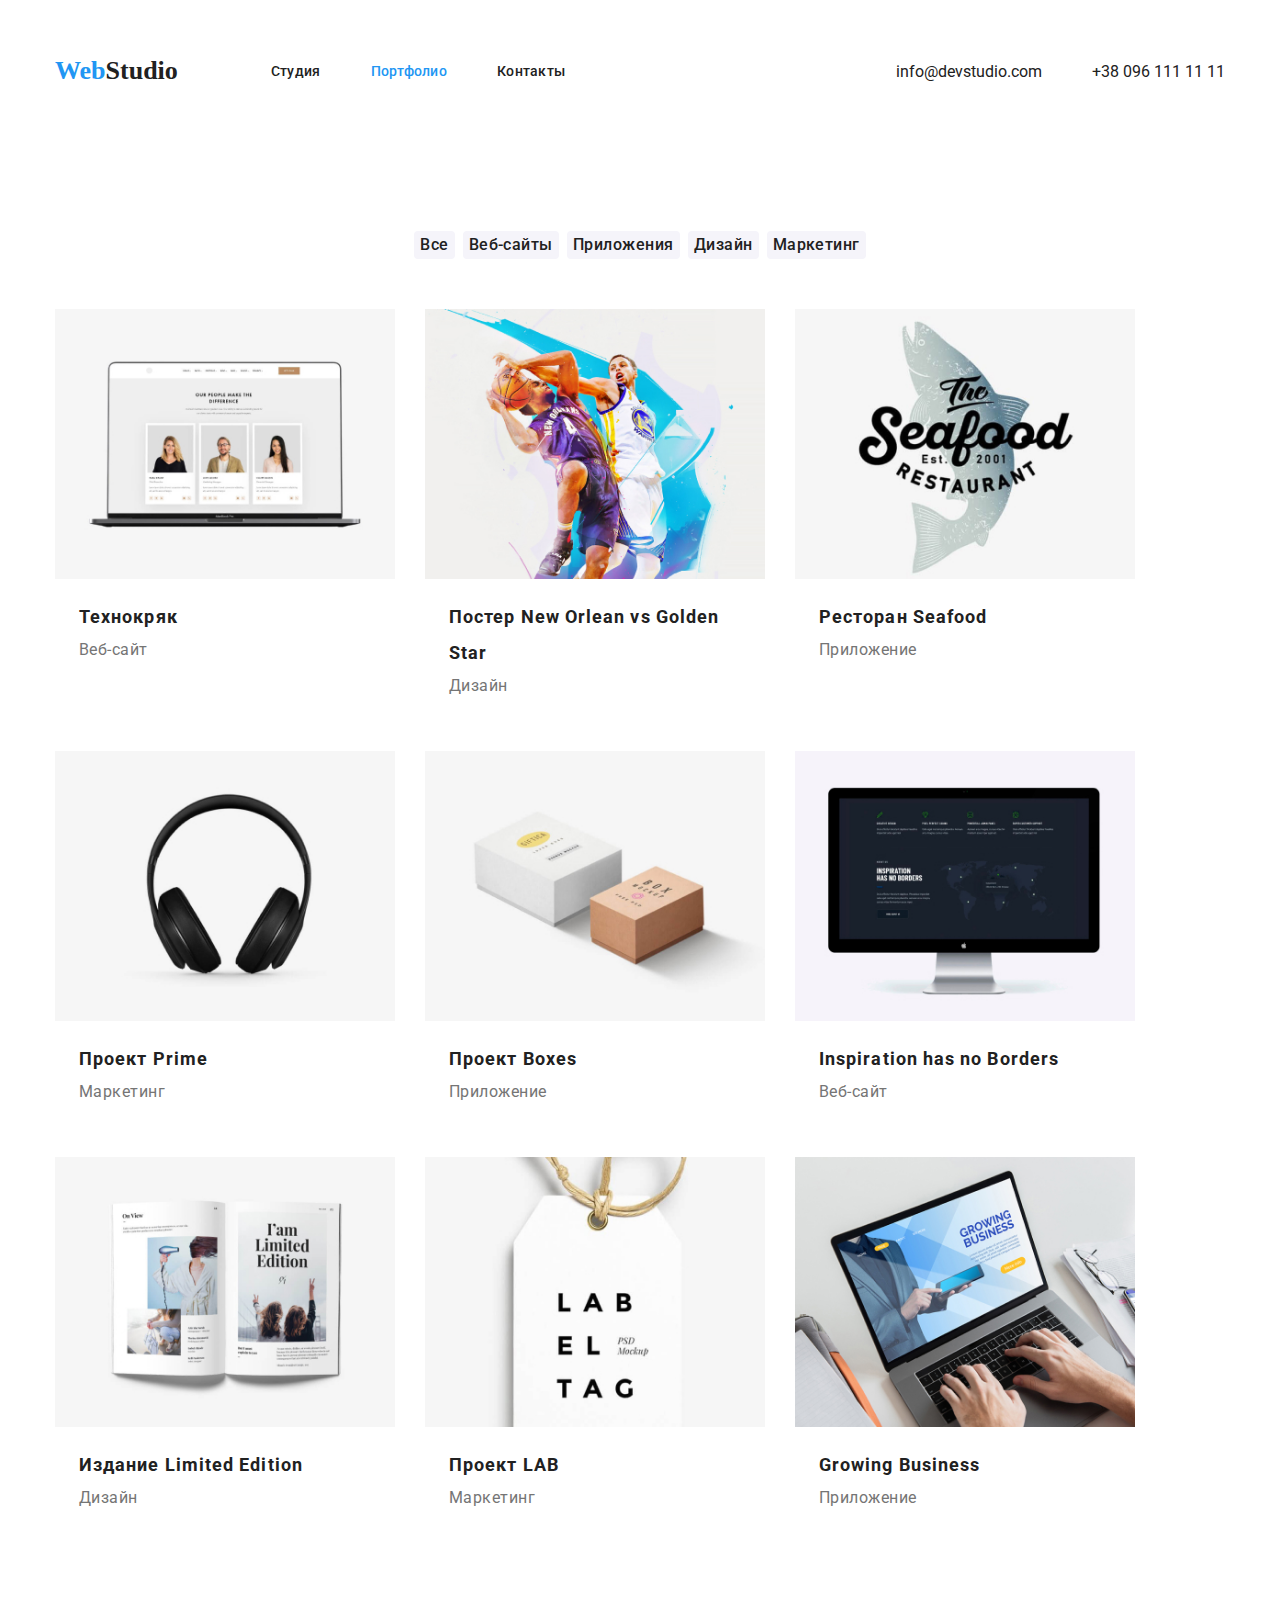
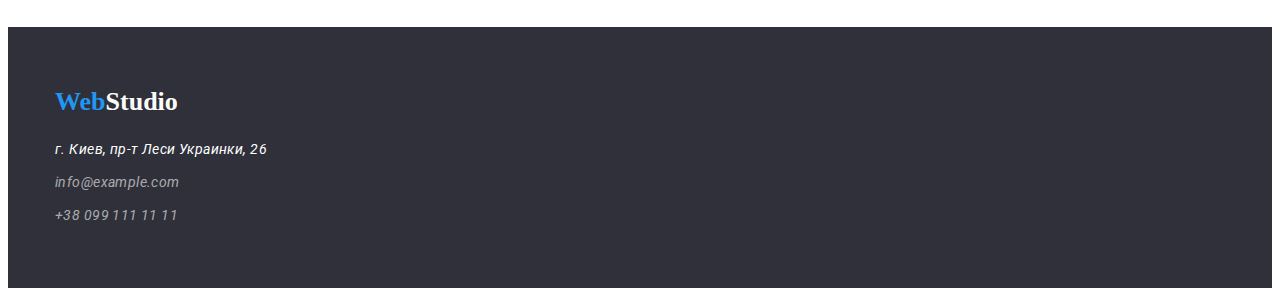
==== commit 1dc2306c: "- margin" ====
--- a/portfolio.html
+++ b/portfolio.html
@@ -52,10 +52,11 @@
     <main>
       <!--Меню Портфолио-->
       <section class="menu-section">
+        <div class="container">
         <h1 class="visually-hidden">Услуги <span lang="en">WebStudio</span></h1>
         <ul class="menu-list list">
           <li class="menu-item">
-            <button type="button" class="menu-button active">Все</button>
+            <button type="button" class="menu-button">Все</button>
           </li>
           <li class="menu-item">
             <button type="button" class="menu-button">Веб-сайты</button>
@@ -70,134 +71,152 @@
             <button type="button" class="menu-button">Маркетинг</button>
           </li>
         </ul>
+        </div>
       </section>
 
       <section class="projects-section">
+        <div class="container">
         <h2 class="visually-hidden">Проекты</h2>
         <ul class="projects-list list">
           <li class="projects-item">
             <a class="projects-link link" href="">
-              <img
+              <img class="img-projects"
                 src="./images/tehnokryak.jpg"
                 alt="ноутбук на экране изображен веб сайт"
-                width="370"
-                height="294"
-              />
+              />
+
+              <div class="projects-content">
               <h3 class="projects-subtitle link">Технокряк</h3>
               <p class="projects-text link">Веб-сайт</p>
-            </a>
-          </li>
-          <li>
-            <a class="projects-link link" href="">
-              <img
+              </div>
+            </a>
+          </li>
+
+          <li class="projects-item">
+            <a class="projects-link link" href="">
+              <img class="img-projects"
                 src="./images/golden-star.jpg"
                 alt="баскетболисты"
-                width="370"
-                height="294"
-              />
+              />
+
+              <div class="projects-content">
               <h3 class="projects-subtitle link">
                 Постер <span lang="en">New Orlean vs Golden Star</span>
               </h3>
               <p class="projects-text link">Дизайн</p>
-            </a>
-          </li>
-          <li>
-            <a class="projects-link link" href="">
-              <img
+              </div>
+            </a>
+          </li>
+          <li class="projects-item">
+            <a class="projects-link link" href="">
+              <img class="img-projects"
                 src="./images/seafood.jpg"
                 alt="эмблема ресторана"
-                width="370"
-                height="294"
-              />
+              />
+
+              <div class="projects-content">
               <h3 class="projects-subtitle link">
                 Ресторан <span lang="en">Seafood</span>
               </h3>
               <p class="projects-text link">Приложение</p>
-            </a>
-          </li>
-          <li>
-            <a class="projects-link link" href="">
-              <img
+              </div>
+            </a>
+          </li>
+
+          <li class="projects-item">
+            <a class="projects-link link" href="">
+              <img class="img-projects"
                 src="./images/prime.jpg"
                 alt="наушники"
-                width="370"
-                height="294"
-              />
+              />
+              <div class="projects-content">
               <h3 class="projects-subtitle link">
                 Проект <span lang="en">Prime</span>
               </h3>
               <p class="projects-text link">Маркетинг</p>
-            </a>
-          </li>
-          <li>
-            <a class="projects-link link" href="">
-              <img
+              </div>
+            </a>
+          </li>
+
+          <li class="projects-item">
+            <a class="projects-link link" href="">
+              <img class="img-projects"
                 src="./images/boxes.jpg"
                 alt="коробки"
-                width="370"
-                height="294"
-              />
+              />
+              <div class="projects-content">
               <h3 class="projects-subtitle link">
                 Проект <span lang="en">Boxes</span>
               </h3>
               <p class="projects-text link">Приложение</p>
-            </a>
-          </li>
-          <li>
-            <a class="projects-link link" href="">
-              <img
+              </div>
+            </a>
+          </li>
+
+          <li class="projects-item">
+            <a class="projects-link link" href="">
+              <img class="img-projects"
                 src="./images/inspiration.jpg"
                 alt="монитор на экране изображен веб сайт "
-                width="370"
-                height="294"
-              />
+              />
+
+              <div class="projects-content">
               <h3 class="projects-subtitle link" lang="en">
                 Inspiration has no Borders
               </h3>
               <p class="projects-text link">Веб-сайт</p>
-            </a>
-          </li>
-          <li>
-            <a class="projects-link link" href="">
-              <img
+              </div>
+            </a>
+          </li>
+
+          <li class="projects-item">
+            <a class="projects-link link" href="">
+              <img class="img-projects"
                 src="./images/limited-edition.jpg"
                 alt="журнал"
-                width="370"
-                height="294"
-              />
+              />
+
+              <div class="projects-content">
               <h3 class="projects-subtitle link">
                 Издание <span lang="en">Limited Edition</span>
               </h3>
               <p class="projects-text link">Дизайн</p>
-            </a>
-          </li>
-          <li>
-            <a class="projects-link link" href="">
-              <img
+              </div>
+            </a>
+          </li>
+
+          <li class="projects-item">
+            <a class="projects-link link" href="">
+              <img class="img-projects"
                 src="./images/lab.jpg"
                 alt=" бумажный ярлык с эмблемой "
-                width="370"
-                height="294"
-              />
+              />
+
+              <div class="projects-content">
               <h3 class="projects-subtitle link">
                 Проект <span lang="en">LAB</span>
               </h3>
               <p class="projects-text link">Маркетинг</p>
-            </a>
-          </li>
-          <li>
-            <a class="projects-link link" href="">
-              <img
+              </div>
+            </a>
+          </li>
+
+          <li class="projects-item">
+            <a class="projects-link link" href="">
+              <img class="img-projects"
                 src="./images/growing.jpg"
                 alt="ноутбук на экране изображено приложение"
-                width="370"
-                height="294"
-              />
+              />
+
+              <div class="projects-content">
               <h3 class="projects-subtitle link" lang="en">Growing Business</h3>
               <p class="projects-text link">Приложение</p>
+              </div>
+
             </a>
           </li>
         </ul>
+        </div>
       </section>
     </main>
 
--- a/css/styles.css
+++ b/css/styles.css
@@ -58,7 +58,7 @@
   margin: -1px;
 }
 .active {
-  color: #2196F3;
+  color: #2196f3;
 }
 /* .........HEADER........ */
 .header {
@@ -129,11 +129,11 @@
   padding-bottom: 200px;
   text-align: center;
 }
-.container-hero {
+/* .container-hero {
   display: flex;
   flex-direction: column;
   align-items: center;
-}
+} */
 .hero-title {
   color: var(--hero-title-color);
   font-weight: 900;
@@ -144,6 +144,8 @@
   width: 696px;
   text-align: center;
   margin-bottom: 30px;
+  margin-left: auto;
+  margin-right: auto;
 }
 .hero-button:hover {
   background: #188ce8;
@@ -199,10 +201,15 @@
 }
 .about-img-list {
   display: flex;
-}
-.about-img-item:not(:last-child) {
-  margin-right: 30px;
-}
+  margin-right: -30px;
+}
+.about-img-item {
+  flex-basis: calc(100% / 3 - 60px);
+  margin-right: 30px;
+}
+/* .about-img-item:not(:last-child) {
+  margin-right: 30px;
+} */
 
 /* ...........COMMAND.......... */
 .command-section {
@@ -261,7 +268,6 @@
 }
 .logo-element-footer {
   color: #ffffff;
-  
 }
 .address-iink,
 .address-mail,
@@ -276,7 +282,6 @@
 .address-mail,
 .address-tel {
   color: rgba(255, 255, 255, 0.6);
-  
 }
 
 .address-iink,
@@ -289,7 +294,18 @@
 /* ...........MENU........ */
 .menu-section {
   color: #e5e5e5;
-}
+  padding-top: 94px;
+  padding-bottom: 50px;
+}
+
+.menu-list {
+  display: flex;
+  justify-content: center;
+}
+.menu-item:not(:last-child) {
+  margin-right: 8px;
+}
+
 .menu-button:focus,
 .menu-button:hover {
   background: #2196f3;
@@ -311,6 +327,34 @@
   border-radius: 4px;
   cursor: pointer;
 }
+/* ------------projects----------- */
+.projects-section {
+  padding-bottom: 94px;
+}
+.projects-list {
+  display: flex;
+  flex-wrap: wrap;
+  margin-right: -30px;
+  margin-bottom: -30px;
+}
+
+.projects-item {
+  flex-basis: calc(100% / 3 - 60px);
+  margin-right: 30px;
+  margin-bottom: 30px;
+
+}
+
+.img-projects {
+  display: block;
+  max-width: 100%;
+  height: auto;
+}
+.projects-content {
+  padding: 20px 24px;
+  max-width: 370px;
+}
+
 .projects-subtitle {
   font-weight: 700;
   font-size: 18px;
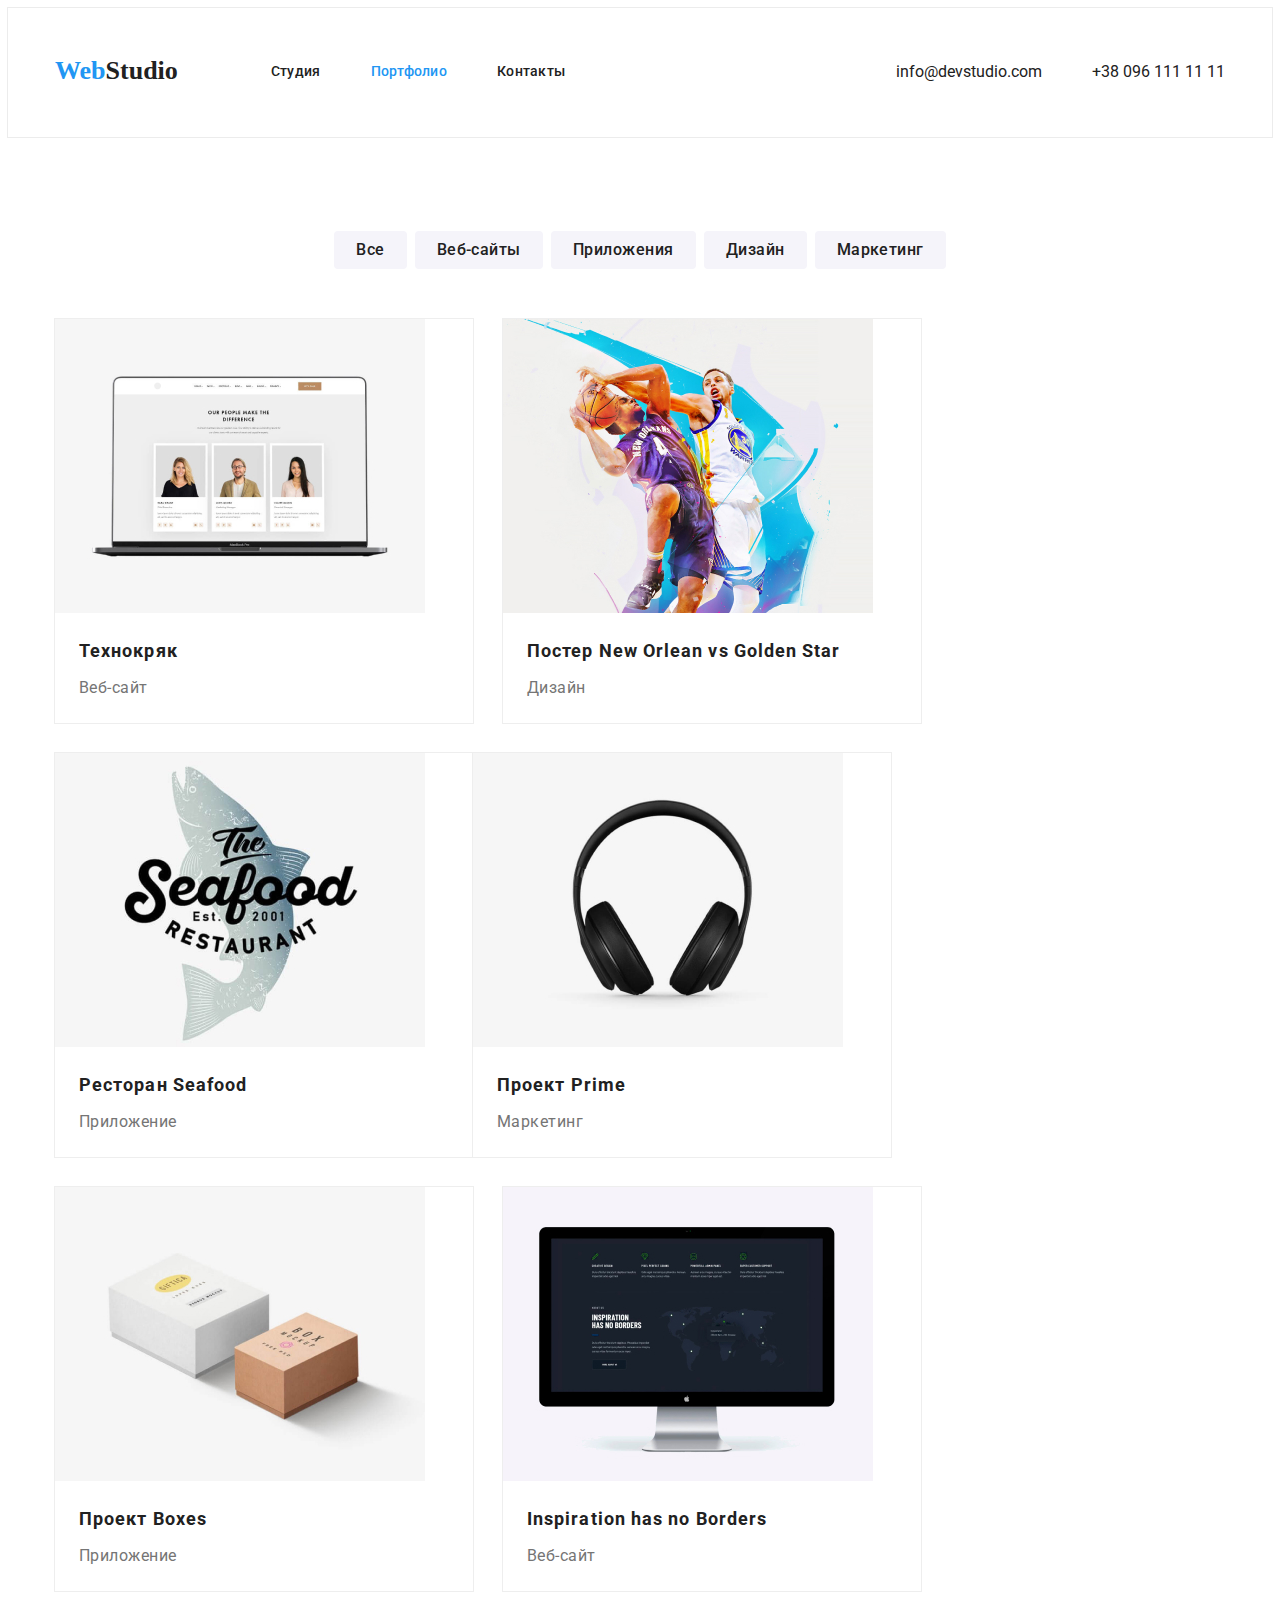
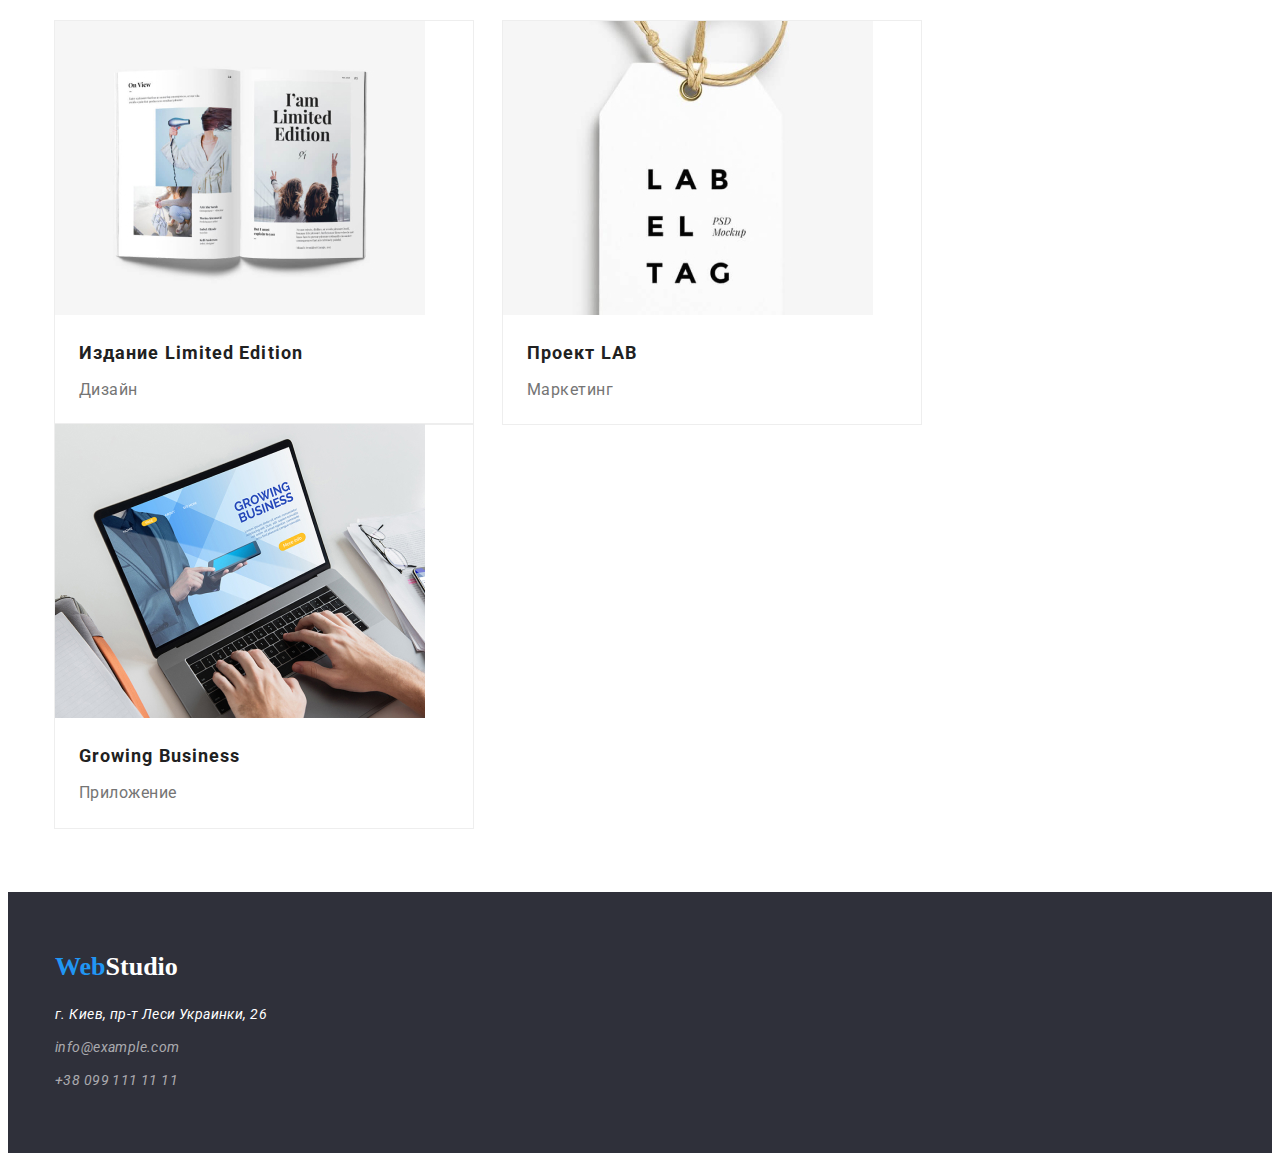
==== commit 20ad0b79: "Finish 14.11" ====
--- a/portfolio.html
+++ b/portfolio.html
@@ -107,6 +107,7 @@
               </div>
             </a>
           </li>
+          
           <li class="projects-item">
             <a class="projects-link link" href="">
               <img class="img-projects"
--- a/css/styles.css
+++ b/css/styles.css
@@ -65,6 +65,7 @@
   background: #ffffff;
   padding-top: 24px;
   padding-bottom: 25px;
+  outline:  1px solid #ECECEC;
 }
 
 .header-container {
@@ -326,6 +327,7 @@
   border: none;
   border-radius: 4px;
   cursor: pointer;
+  padding: 6px 22px;
 }
 /* ------------projects----------- */
 .projects-section {
@@ -337,22 +339,29 @@
   margin-right: -30px;
   margin-bottom: -30px;
 }
-
-.projects-item {
-  flex-basis: calc(100% / 3 - 60px);
-  margin-right: 30px;
-  margin-bottom: 30px;
-
-}
-
 .img-projects {
   display: block;
   max-width: 100%;
   height: auto;
 }
+.projects-item {
+  flex-basis: calc(100% / 3 - 60px);
+  margin-right: 30px;
+  margin-bottom: 30px;
+  outline: 1px solid #EEEEEE;
+}
+.projects-item:nth-child(3n) {
+  margin-right: 0px;
+}
+.projects-item:nth-last-child(-n + 3) {
+  margin-bottom: 0px;
+}
+
+
 .projects-content {
   padding: 20px 24px;
-  max-width: 370px;
+  width: 370px;
+  background: #FFFFFF;
 }
 
 .projects-subtitle {
@@ -361,6 +370,7 @@
   line-height: 2;
   letter-spacing: 0.06em;
   color: var(--subtitle-color);
+  margin-bottom: 4px;
 }
 .projects-text {
   font-size: 16px;
